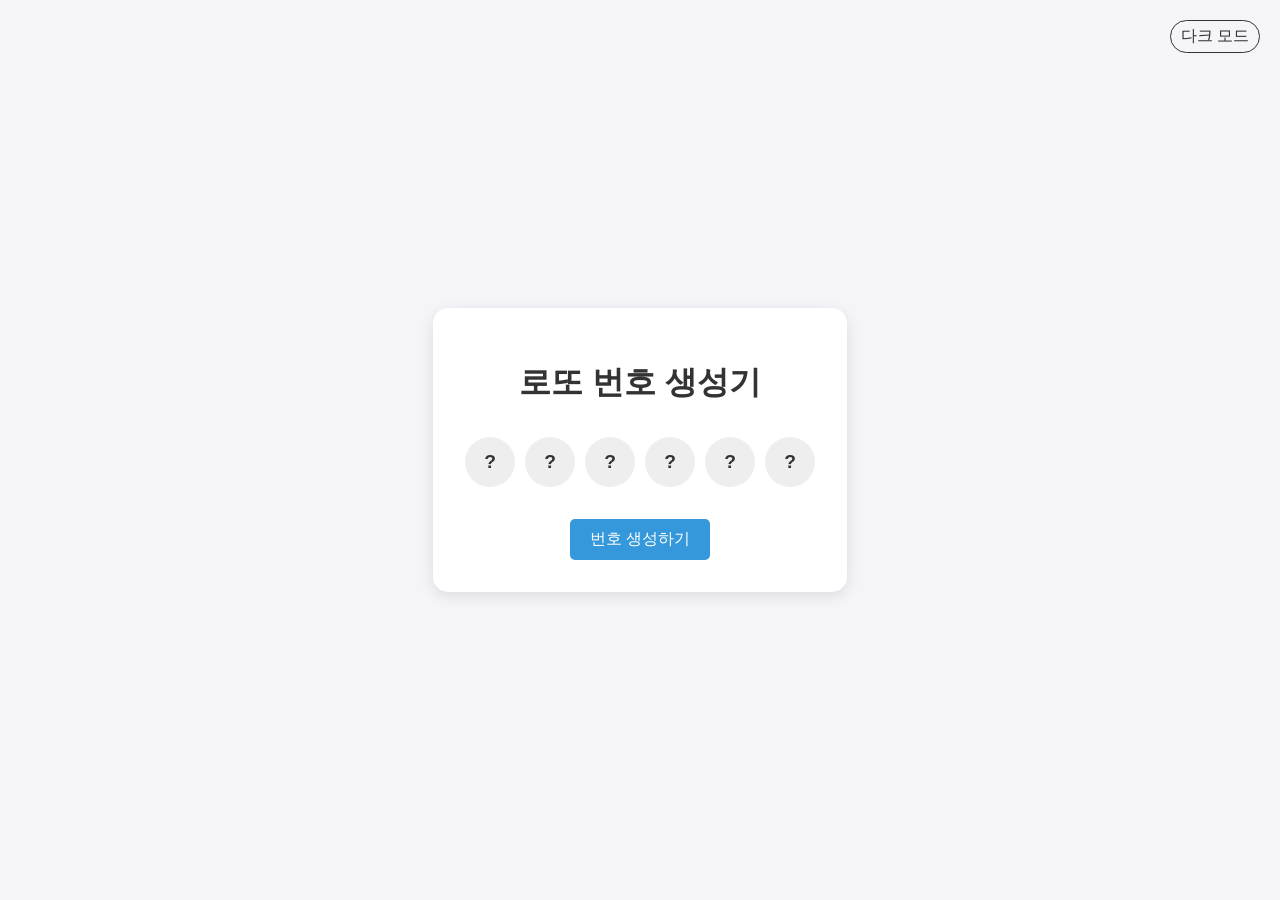
==== index.html @ 1c952c62 "feat: add dark/light mode toggle with persistence" ====
<!doctype html>
<html lang="en">
<head>
  <meta charset="UTF-8" />
  <meta name="viewport" content="width=device-width, initial-scale=1.0" />
  <title>Lotto Number Generator</title>
  <link href='/style.css' rel='stylesheet'>
</head>
<body>
  <div class="theme-toggle">
    <button id="theme-btn">다크 모드</button>
  </div>
  <div class="container">
    <h1>로또 번호 생성기</h1>
    <div id="lotto-numbers" class="numbers-container">
      <span class="number">?</span>
      <span class="number">?</span>
      <span class="number">?</span>
      <span class="number">?</span>
      <span class="number">?</span>
      <span class="number">?</span>
    </div>
    <button id="generate-btn">번호 생성하기</button>
  </div>
  <script defer type="text/javascript" src="/main.js"></script>
</body>
</html>
---- style.css ----
:root {
  --bg-color: #f4f4f9;
  --container-bg: white;
  --text-color: #333;
  --shadow-color: rgba(0, 0, 0, 0.1);
  --number-bg: #eee;
  --button-bg: #3498db;
  --button-hover: #2980b9;
}

body.dark-mode {
  --bg-color: #1a1a1a;
  --container-bg: #2d2d2d;
  --text-color: #f4f4f9;
  --shadow-color: rgba(0, 0, 0, 0.5);
  --number-bg: #444;
}

body {
  font-family: 'Arial', sans-serif;
  display: flex;
  justify-content: center;
  align-items: center;
  height: 100vh;
  margin: 0;
  background-color: var(--bg-color);
  color: var(--text-color);
  transition: background-color 0.3s, color 0.3s;
}

.container {
  text-align: center;
  background: var(--container-bg);
  padding: 2rem;
  border-radius: 15px;
  box-shadow: 0 4px 15px var(--shadow-color);
  transition: background-color 0.3s, box-shadow 0.3s;
}

h1 {
  color: var(--text-color);
  margin-bottom: 2rem;
}

.numbers-container {
  display: flex;
  gap: 10px;
  justify-content: center;
  margin-bottom: 2rem;
}

.number {
  width: 50px;
  height: 50px;
  line-height: 50px;
  border-radius: 50%;
  background-color: var(--number-bg);
  color: var(--text-color);
  font-weight: bold;
  font-size: 1.2rem;
  display: inline-block;
  transition: all 0.3s ease;
}

.number.active {
  color: #fff;
  transform: scale(1.1);
}

button {
  padding: 10px 20px;
  font-size: 1rem;
  background-color: var(--button-bg);
  color: white;
  border: none;
  border-radius: 5px;
  cursor: pointer;
  transition: background-color 0.2s, transform 0.1s;
}

button:hover {
  background-color: var(--button-hover);
}

button:active {
  transform: translateY(2px);
}

.theme-toggle {
  position: absolute;
  top: 20px;
  right: 20px;
}

#theme-btn {
  background: none;
  border: 1px solid var(--text-color);
  color: var(--text-color);
  padding: 5px 10px;
  border-radius: 20px;
}
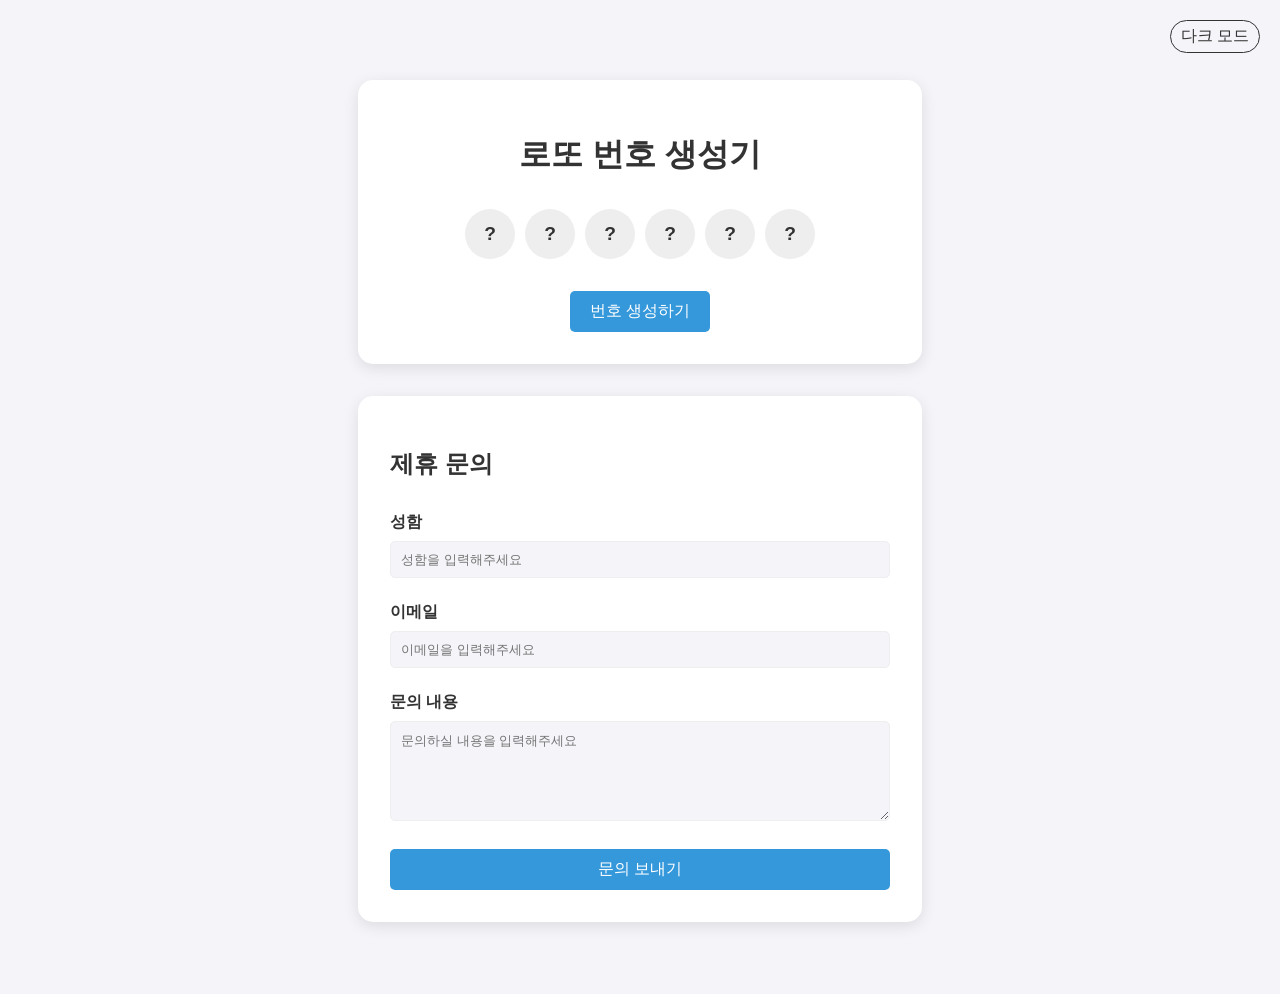
==== commit 0c4a794f: "feat: add partnership inquiry form using Formspree" ====
--- a/index.html
+++ b/index.html
@@ -22,6 +22,25 @@
     </div>
     <button id="generate-btn">번호 생성하기</button>
   </div>
+
+  <div class="container partnership-container">
+    <h2>제휴 문의</h2>
+    <form action="https://formspree.io/f/xpqkvbwq" method="POST">
+      <div class="form-group">
+        <label for="name">성함</label>
+        <input type="text" id="name" name="name" required placeholder="성함을 입력해주세요">
+      </div>
+      <div class="form-group">
+        <label for="email">이메일</label>
+        <input type="email" id="email" name="_replyto" required placeholder="이메일을 입력해주세요">
+      </div>
+      <div class="form-group">
+        <label for="message">문의 내용</label>
+        <textarea id="message" name="message" required placeholder="문의하실 내용을 입력해주세요"></textarea>
+      </div>
+      <button type="submit">문의 보내기</button>
+    </form>
+  </div>
   <script defer type="text/javascript" src="/main.js"></script>
 </body>
 </html>
--- a/style.css
+++ b/style.css
@@ -19,27 +19,68 @@
 body {
   font-family: 'Arial', sans-serif;
   display: flex;
-  justify-content: center;
+  flex-direction: column;
+  justify-content: flex-start;
   align-items: center;
-  height: 100vh;
+  min-height: 100vh;
   margin: 0;
+  padding: 80px 20px 40px;
   background-color: var(--bg-color);
   color: var(--text-color);
   transition: background-color 0.3s, color 0.3s;
+  box-sizing: border-box;
 }
 
 .container {
+  width: 100%;
+  max-width: 500px;
   text-align: center;
   background: var(--container-bg);
   padding: 2rem;
   border-radius: 15px;
   box-shadow: 0 4px 15px var(--shadow-color);
   transition: background-color 0.3s, box-shadow 0.3s;
+  margin-bottom: 2rem;
 }
 
-h1 {
+h1, h2 {
   color: var(--text-color);
   margin-bottom: 2rem;
+}
+
+.partnership-container {
+  text-align: left;
+}
+
+.form-group {
+  margin-bottom: 1.5rem;
+}
+
+.form-group label {
+  display: block;
+  margin-bottom: 0.5rem;
+  font-weight: bold;
+}
+
+.form-group input,
+.form-group textarea {
+  width: 100%;
+  padding: 10px;
+  border: 1px solid var(--number-bg);
+  border-radius: 5px;
+  background-color: var(--bg-color);
+  color: var(--text-color);
+  font-family: inherit;
+  box-sizing: border-box;
+}
+
+.form-group textarea {
+  height: 100px;
+  resize: vertical;
+}
+
+form button {
+  width: 100%;
 }
 
 .numbers-container {
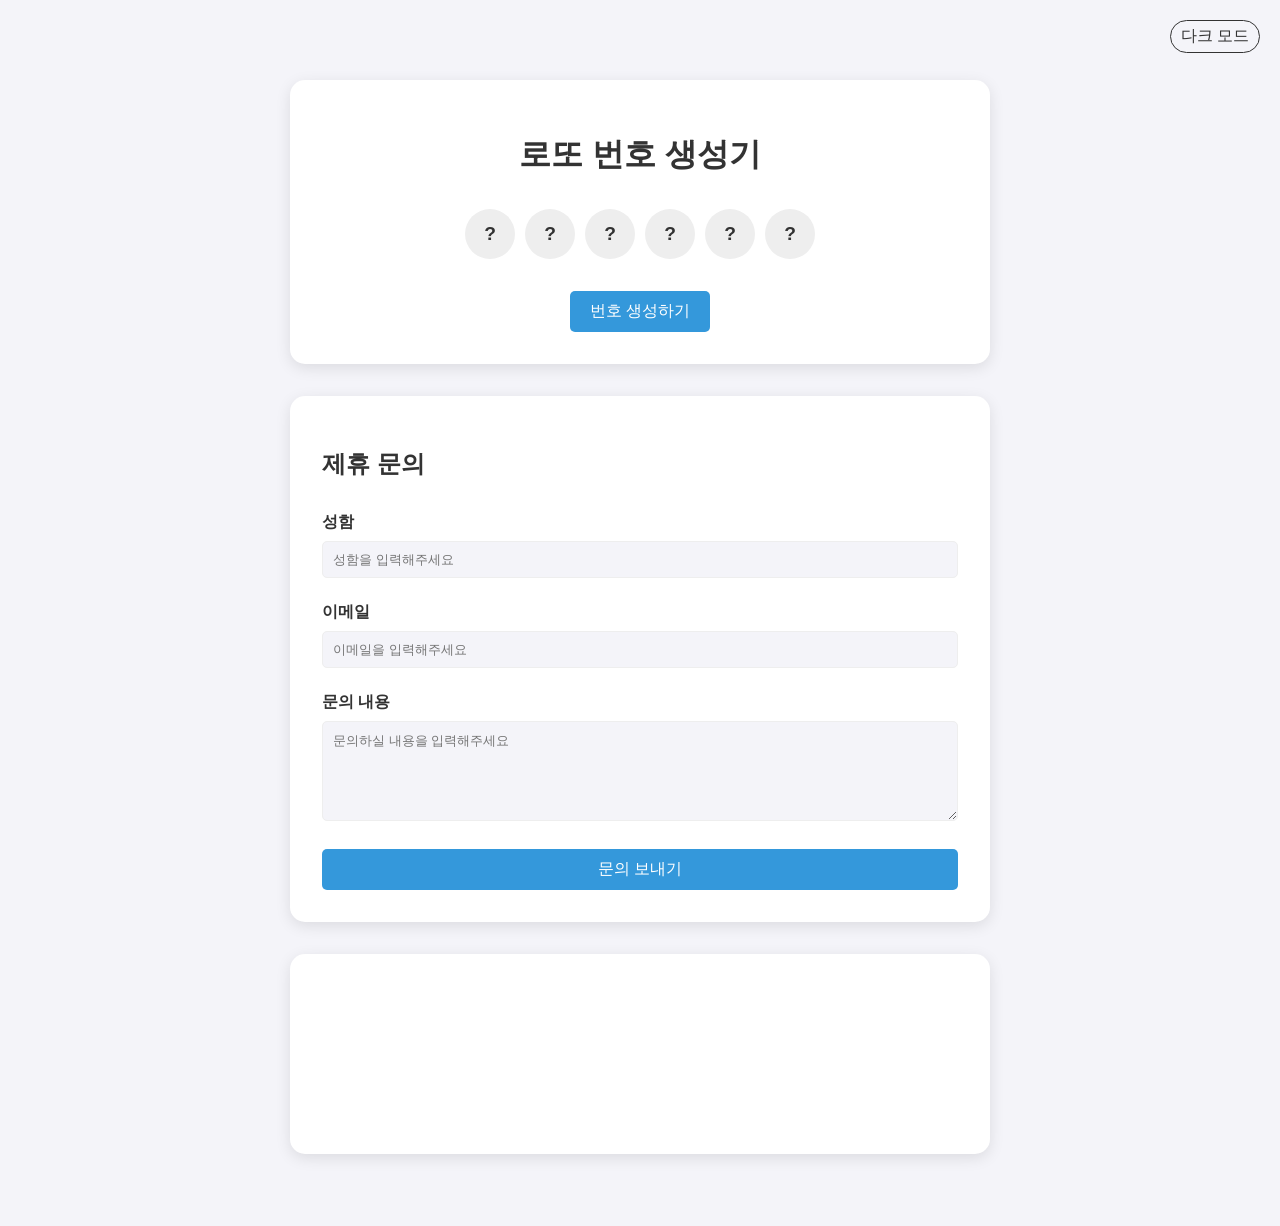
==== commit bfe111e8: "feat: add Disqus comment system" ====
--- a/index.html
+++ b/index.html
@@ -41,6 +41,28 @@
       <button type="submit">문의 보내기</button>
     </form>
   </div>
+
+  <div class="container comments-container">
+    <div id="disqus_thread"></div>
+    <script>
+        /**
+        *  RECOMMENDED CONFIGURATION VARIABLES: EDIT AND UNCOMMENT THE SECTION BELOW TO INSERT DYNAMIC VALUES FROM YOUR PLATFORM OR CMS.
+        *  LEARN WHY DEFINING THESE VARIABLES IS IMPORTANT: https://disqus.com/admin/universalcode/#configuration-variables    */
+        /*
+        var disqus_config = function () {
+        this.page.url = window.location.href;  // Replace PAGE_URL with your page's canonical URL variable
+        this.page.identifier = window.location.pathname; // Replace PAGE_IDENTIFIER with your page's unique identifier variable
+        };
+        */
+        (function() { // DON'T EDIT BELOW THIS LINE
+        var d = document, s = d.createElement('script');
+        s.src = 'https://productbuilder-bsukm9g0n0.disqus.com/embed.js';
+        s.setAttribute('data-timestamp', +new Date());
+        (d.head || d.body).appendChild(s);
+        })();
+    </script>
+    <noscript>Please enable JavaScript to view the <a href="https://disqus.com/?ref_noscript">comments powered by Disqus.</a></noscript>
+  </div>
   <script defer type="text/javascript" src="/main.js"></script>
 </body>
 </html>
--- a/style.css
+++ b/style.css
@@ -33,7 +33,7 @@
 
 .container {
   width: 100%;
-  max-width: 500px;
+  max-width: 700px;
   text-align: center;
   background: var(--container-bg);
   padding: 2rem;
@@ -41,6 +41,7 @@
   box-shadow: 0 4px 15px var(--shadow-color);
   transition: background-color 0.3s, box-shadow 0.3s;
   margin-bottom: 2rem;
+  box-sizing: border-box;
 }
 
 h1, h2 {
@@ -50,6 +51,11 @@
 
 .partnership-container {
   text-align: left;
+}
+
+.comments-container {
+  text-align: left;
+  min-height: 200px;
 }
 
 .form-group {
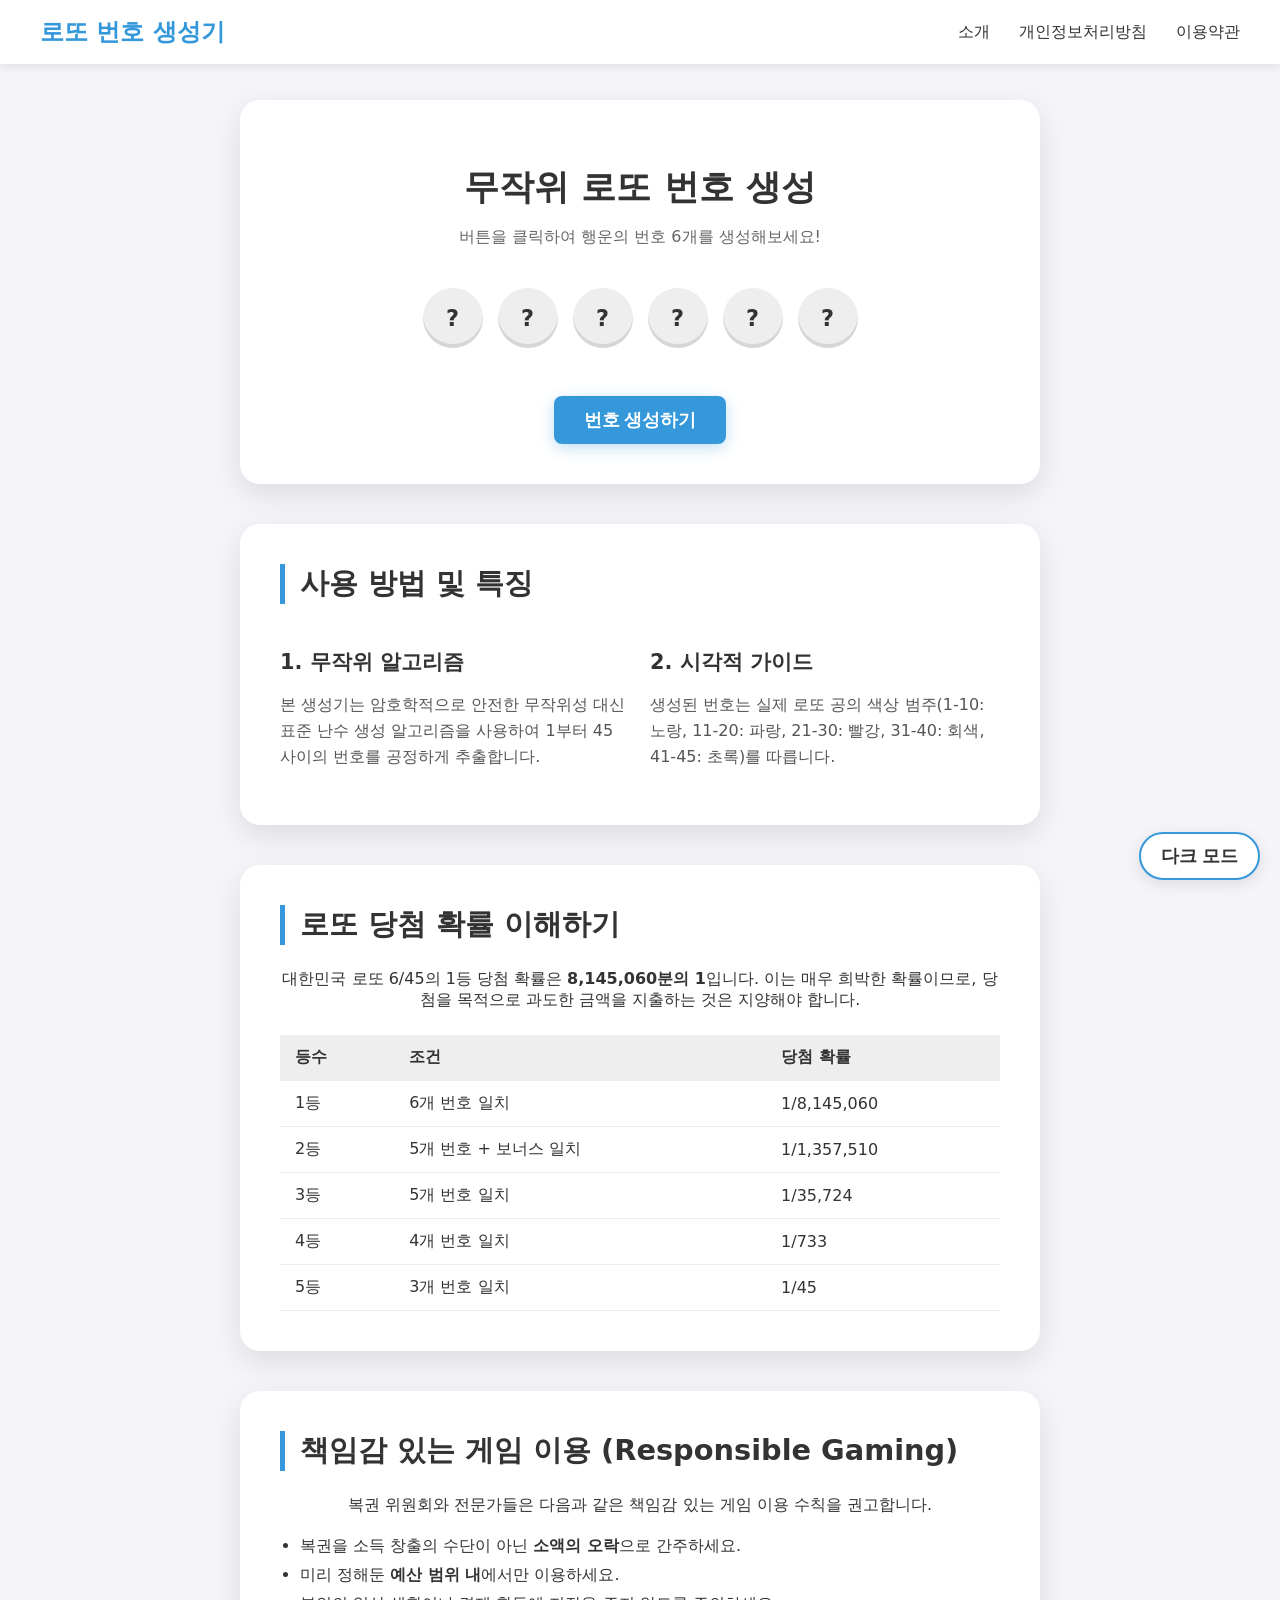
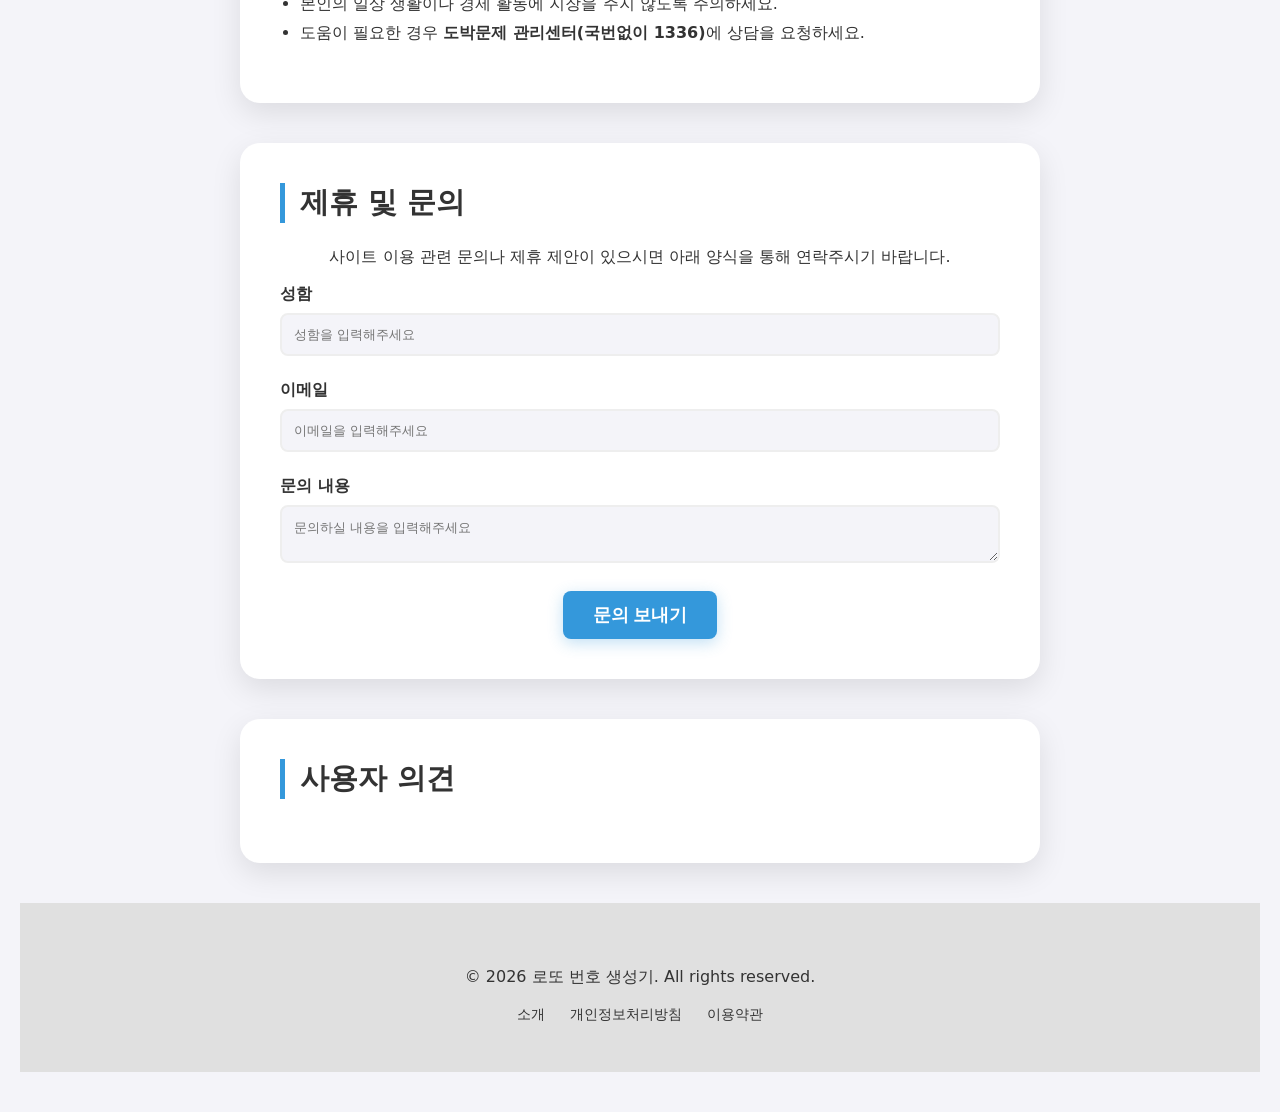
==== commit 2d7ef48e: "feat: optimize site for AdSense approval with rich content and legal pages" ====
--- a/index.html
+++ b/index.html
@@ -1,17 +1,35 @@
 <!doctype html>
-<html lang="en">
+<html lang="ko">
 <head>
   <meta charset="UTF-8" />
   <meta name="viewport" content="width=device-width, initial-scale=1.0" />
-  <title>Lotto Number Generator</title>
+  <meta name="google-adsense-account" content="ca-pub-9037999888401957">
+  <meta name="description" content="무작위 알고리즘을 이용한 고품질 로또 번호 생성기입니다. 로또 당첨 확률 정보와 책임감 있는 게임 이용 팁을 제공합니다.">
+  <meta name="keywords" content="로또 번호 생성기, 로또 추첨, 로또 확률, 무료 로또 번호, 로또 번호 추천">
+  <title>로또 번호 생성기 - 고품질 무작위 번호 추천 서비스</title>
+  <script async src="https://pagead2.googlesyndication.com/pagead/js/adsbygoogle.js?client=ca-pub-9037999888401957"
+     crossorigin="anonymous"></script>
   <link href='/style.css' rel='stylesheet'>
 </head>
 <body>
+  <nav class="navbar">
+    <div class="nav-container">
+      <a href="/" class="logo">로또 번호 생성기</a>
+      <div class="nav-links">
+        <a href="/about.html">소개</a>
+        <a href="/privacy.html">개인정보처리방침</a>
+        <a href="/terms.html">이용약관</a>
+      </div>
+    </div>
+  </nav>
+
   <div class="theme-toggle">
     <button id="theme-btn">다크 모드</button>
   </div>
-  <div class="container">
-    <h1>로또 번호 생성기</h1>
+
+  <div class="container main-generator">
+    <h1>무작위 로또 번호 생성</h1>
+    <p class="subtitle">버튼을 클릭하여 행운의 번호 6개를 생성해보세요!</p>
     <div id="lotto-numbers" class="numbers-container">
       <span class="number">?</span>
       <span class="number">?</span>
@@ -23,8 +41,75 @@
     <button id="generate-btn">번호 생성하기</button>
   </div>
 
+  <div class="container info-section">
+    <h2>사용 방법 및 특징</h2>
+    <div class="info-grid">
+      <div class="info-item">
+        <h3>1. 무작위 알고리즘</h3>
+        <p>본 생성기는 암호학적으로 안전한 무작위성 대신 표준 난수 생성 알고리즘을 사용하여 1부터 45 사이의 번호를 공정하게 추출합니다.</p>
+      </div>
+      <div class="info-item">
+        <h3>2. 시각적 가이드</h3>
+        <p>생성된 번호는 실제 로또 공의 색상 범주(1-10: 노랑, 11-20: 파랑, 21-30: 빨강, 31-40: 회색, 41-45: 초록)를 따릅니다.</p>
+      </div>
+    </div>
+  </div>
+
+  <div class="container info-section">
+    <h2>로또 당첨 확률 이해하기</h2>
+    <p>대한민국 로또 6/45의 1등 당첨 확률은 <strong>8,145,060분의 1</strong>입니다. 이는 매우 희박한 확률이므로, 당첨을 목적으로 과도한 금액을 지출하는 것은 지양해야 합니다.</p>
+    <table class="odds-table">
+      <thead>
+        <tr>
+          <th>등수</th>
+          <th>조건</th>
+          <th>당첨 확률</th>
+        </tr>
+      </thead>
+      <tbody>
+        <tr>
+          <td>1등</td>
+          <td>6개 번호 일치</td>
+          <td>1/8,145,060</td>
+        </tr>
+        <tr>
+          <td>2등</td>
+          <td>5개 번호 + 보너스 일치</td>
+          <td>1/1,357,510</td>
+        </tr>
+        <tr>
+          <td>3등</td>
+          <td>5개 번호 일치</td>
+          <td>1/35,724</td>
+        </tr>
+        <tr>
+          <td>4등</td>
+          <td>4개 번호 일치</td>
+          <td>1/733</td>
+        </tr>
+        <tr>
+          <td>5등</td>
+          <td>3개 번호 일치</td>
+          <td>1/45</td>
+        </tr>
+      </tbody>
+    </table>
+  </div>
+
+  <div class="container info-section responsible-gaming">
+    <h2>책임감 있는 게임 이용 (Responsible Gaming)</h2>
+    <p>복권 위원회와 전문가들은 다음과 같은 책임감 있는 게임 이용 수칙을 권고합니다.</p>
+    <ul>
+      <li>복권을 소득 창출의 수단이 아닌 <strong>소액의 오락</strong>으로 간주하세요.</li>
+      <li>미리 정해둔 <strong>예산 범위 내</strong>에서만 이용하세요.</li>
+      <li>본인의 일상 생활이나 경제 활동에 지장을 주지 않도록 주의하세요.</li>
+      <li>도움이 필요한 경우 <strong>도박문제 관리센터(국번없이 1336)</strong>에 상담을 요청하세요.</li>
+    </ul>
+  </div>
+
   <div class="container partnership-container">
-    <h2>제휴 문의</h2>
+    <h2>제휴 및 문의</h2>
+    <p>사이트 이용 관련 문의나 제휴 제안이 있으시면 아래 양식을 통해 연락주시기 바랍니다.</p>
     <form action="https://formspree.io/f/xpqkvbwq" method="POST">
       <div class="form-group">
         <label for="name">성함</label>
@@ -43,18 +128,10 @@
   </div>
 
   <div class="container comments-container">
+    <h2>사용자 의견</h2>
     <div id="disqus_thread"></div>
     <script>
-        /**
-        *  RECOMMENDED CONFIGURATION VARIABLES: EDIT AND UNCOMMENT THE SECTION BELOW TO INSERT DYNAMIC VALUES FROM YOUR PLATFORM OR CMS.
-        *  LEARN WHY DEFINING THESE VARIABLES IS IMPORTANT: https://disqus.com/admin/universalcode/#configuration-variables    */
-        /*
-        var disqus_config = function () {
-        this.page.url = window.location.href;  // Replace PAGE_URL with your page's canonical URL variable
-        this.page.identifier = window.location.pathname; // Replace PAGE_IDENTIFIER with your page's unique identifier variable
-        };
-        */
-        (function() { // DON'T EDIT BELOW THIS LINE
+        (function() {
         var d = document, s = d.createElement('script');
         s.src = 'https://productbuilder-bsukm9g0n0.disqus.com/embed.js';
         s.setAttribute('data-timestamp', +new Date());
@@ -63,6 +140,18 @@
     </script>
     <noscript>Please enable JavaScript to view the <a href="https://disqus.com/?ref_noscript">comments powered by Disqus.</a></noscript>
   </div>
+
+  <footer class="footer">
+    <div class="footer-container">
+      <p>&copy; 2026 로또 번호 생성기. All rights reserved.</p>
+      <div class="footer-links">
+        <a href="/about.html">소개</a>
+        <a href="/privacy.html">개인정보처리방침</a>
+        <a href="/terms.html">이용약관</a>
+      </div>
+    </div>
+  </footer>
+
   <script defer type="text/javascript" src="/main.js"></script>
 </body>
 </html>
--- a/style.css
+++ b/style.css
@@ -6,6 +6,8 @@
   --number-bg: #eee;
   --button-bg: #3498db;
   --button-hover: #2980b9;
+  --nav-bg: white;
+  --footer-bg: #e0e0e0;
 }
 
 body.dark-mode {
@@ -14,135 +16,183 @@
   --text-color: #f4f4f9;
   --shadow-color: rgba(0, 0, 0, 0.5);
   --number-bg: #444;
+  --nav-bg: #2d2d2d;
+  --footer-bg: #111;
 }
 
 body {
-  font-family: 'Arial', sans-serif;
+  font-family: 'Pretendard', -apple-system, BlinkMacSystemFont, system-ui, Roboto, sans-serif;
   display: flex;
   flex-direction: column;
   justify-content: flex-start;
   align-items: center;
   min-height: 100vh;
   margin: 0;
-  padding: 80px 20px 40px;
+  padding: 100px 20px 40px;
   background-color: var(--bg-color);
   color: var(--text-color);
   transition: background-color 0.3s, color 0.3s;
   box-sizing: border-box;
 }
 
+/* Navbar */
+.navbar {
+  position: fixed;
+  top: 0;
+  left: 0;
+  width: 100%;
+  background: var(--nav-bg);
+  box-shadow: 0 2px 10px var(--shadow-color);
+  z-index: 1000;
+  padding: 1rem 0;
+}
+
+.nav-container {
+  max-width: 1200px;
+  margin: 0 auto;
+  display: flex;
+  justify-content: space-between;
+  align-items: center;
+  padding: 0 20px;
+}
+
+.logo {
+  font-size: 1.5rem;
+  font-weight: bold;
+  color: var(--button-bg);
+  text-decoration: none;
+}
+
+.nav-links a {
+  margin-left: 1.5rem;
+  text-decoration: none;
+  color: var(--text-color);
+  font-weight: 500;
+  transition: color 0.2s;
+}
+
+.nav-links a:hover {
+  color: var(--button-bg);
+}
+
 .container {
   width: 100%;
-  max-width: 700px;
+  max-width: 800px;
   text-align: center;
   background: var(--container-bg);
-  padding: 2rem;
-  border-radius: 15px;
-  box-shadow: 0 4px 15px var(--shadow-color);
+  padding: 2.5rem;
+  border-radius: 20px;
+  box-shadow: 0 10px 30px var(--shadow-color);
   transition: background-color 0.3s, box-shadow 0.3s;
-  margin-bottom: 2rem;
+  margin-bottom: 2.5rem;
   box-sizing: border-box;
 }
 
-h1, h2 {
-  color: var(--text-color);
-  margin-bottom: 2rem;
+h1 { font-size: 2.2rem; margin-bottom: 1rem; }
+h2 { font-size: 1.8rem; margin-top: 0; margin-bottom: 1.5rem; text-align: left; border-left: 5px solid var(--button-bg); padding-left: 15px; }
+h3 { font-size: 1.3rem; margin-bottom: 0.8rem; }
+
+.subtitle { color: #666; margin-bottom: 2.5rem; }
+body.dark-mode .subtitle { color: #aaa; }
+
+/* Lotto Generator */
+.numbers-container {
+  display: flex;
+  gap: 15px;
+  justify-content: center;
+  margin-bottom: 3rem;
+  flex-wrap: wrap;
 }
 
-.partnership-container {
+.number {
+  width: 60px;
+  height: 60px;
+  line-height: 60px;
+  border-radius: 50%;
+  background-color: var(--number-bg);
+  color: var(--text-color);
+  font-weight: 800;
+  font-size: 1.4rem;
+  display: inline-block;
+  box-shadow: inset 0 -4px 0 rgba(0,0,0,0.1);
+  transition: all 0.4s cubic-bezier(0.175, 0.885, 0.32, 1.275);
+}
+
+.number.active { color: #fff; transform: scale(1.1); box-shadow: 0 5px 15px rgba(0,0,0,0.2); }
+
+/* Info Grid */
+.info-grid {
+  display: grid;
+  grid-template-columns: 1fr 1fr;
+  gap: 20px;
   text-align: left;
 }
 
-.comments-container {
+.info-item p { line-height: 1.6; color: #555; }
+body.dark-mode .info-item p { color: #ccc; }
+
+/* Odds Table */
+.odds-table {
+  width: 100%;
+  border-collapse: collapse;
+  margin-top: 1.5rem;
   text-align: left;
-  min-height: 200px;
 }
 
-.form-group {
-  margin-bottom: 1.5rem;
+.odds-table th, .odds-table td {
+  padding: 12px 15px;
+  border-bottom: 1px solid var(--number-bg);
 }
 
-.form-group label {
-  display: block;
-  margin-bottom: 0.5rem;
-  font-weight: bold;
+.odds-table th { background-color: var(--number-bg); font-weight: bold; }
+
+/* Responsible Gaming */
+.responsible-gaming ul {
+  text-align: left;
+  line-height: 1.8;
+  padding-left: 20px;
 }
 
-.form-group input,
-.form-group textarea {
-  width: 100%;
-  padding: 10px;
-  border: 1px solid var(--number-bg);
-  border-radius: 5px;
-  background-color: var(--bg-color);
-  color: var(--text-color);
-  font-family: inherit;
-  box-sizing: border-box;
-}
-
-.form-group textarea {
-  height: 100px;
-  resize: vertical;
-}
-
-form button {
-  width: 100%;
-}
-
-.numbers-container {
-  display: flex;
-  gap: 10px;
-  justify-content: center;
-  margin-bottom: 2rem;
-}
-
-.number {
-  width: 50px;
-  height: 50px;
-  line-height: 50px;
-  border-radius: 50%;
-  background-color: var(--number-bg);
-  color: var(--text-color);
-  font-weight: bold;
-  font-size: 1.2rem;
-  display: inline-block;
-  transition: all 0.3s ease;
-}
-
-.number.active {
-  color: #fff;
-  transform: scale(1.1);
+/* Forms */
+.form-group { text-align: left; margin-bottom: 1.5rem; }
+.form-group label { display: block; margin-bottom: 0.5rem; font-weight: bold; }
+.form-group input, .form-group textarea {
+  width: 100%; padding: 12px; border: 2px solid var(--number-bg); border-radius: 8px;
+  background-color: var(--bg-color); color: var(--text-color); font-family: inherit; box-sizing: border-box;
 }
 
 button {
-  padding: 10px 20px;
-  font-size: 1rem;
-  background-color: var(--button-bg);
-  color: white;
-  border: none;
-  border-radius: 5px;
-  cursor: pointer;
-  transition: background-color 0.2s, transform 0.1s;
+  padding: 12px 30px; font-size: 1.1rem; font-weight: bold;
+  background-color: var(--button-bg); color: white; border: none; border-radius: 8px;
+  cursor: pointer; transition: all 0.2s; box-shadow: 0 4px 15px rgba(52, 152, 219, 0.3);
 }
 
-button:hover {
-  background-color: var(--button-hover);
+button:hover { background-color: var(--button-hover); transform: translateY(-2px); box-shadow: 0 6px 20px rgba(52, 152, 219, 0.4); }
+button:active { transform: translateY(0); }
+
+/* Footer */
+.footer {
+  width: 100%;
+  background: var(--footer-bg);
+  padding: 3rem 0;
+  margin-top: auto;
+  text-align: center;
 }
 
-button:active {
-  transform: translateY(2px);
+.footer-container { max-width: 1200px; margin: 0 auto; padding: 0 20px; }
+.footer-links { margin-top: 1rem; }
+.footer-links a { margin: 0 10px; text-decoration: none; color: var(--text-color); font-size: 0.9rem; }
+.footer-links a:hover { text-decoration: underline; }
+
+.theme-toggle { position: fixed; bottom: 20px; right: 20px; z-index: 1001; }
+#theme-btn {
+  background: var(--container-bg); border: 2px solid var(--button-bg); color: var(--text-color);
+  padding: 10px 20px; border-radius: 30px; font-weight: bold; cursor: pointer; box-shadow: 0 4px 15px var(--shadow-color);
 }
 
-.theme-toggle {
-  position: absolute;
-  top: 20px;
-  right: 20px;
+@media (max-width: 600px) {
+  .info-grid { grid-template-columns: 1fr; }
+  .number { width: 45px; height: 45px; line-height: 45px; font-size: 1.1rem; }
+  .nav-container { flex-direction: column; gap: 10px; }
+  .nav-links a { margin: 0 10px; font-size: 0.9rem; }
 }
-
-#theme-btn {
-  background: none;
-  border: 1px solid var(--text-color);
-  color: var(--text-color);
-  padding: 5px 10px;
-  border-radius: 20px;
-}
